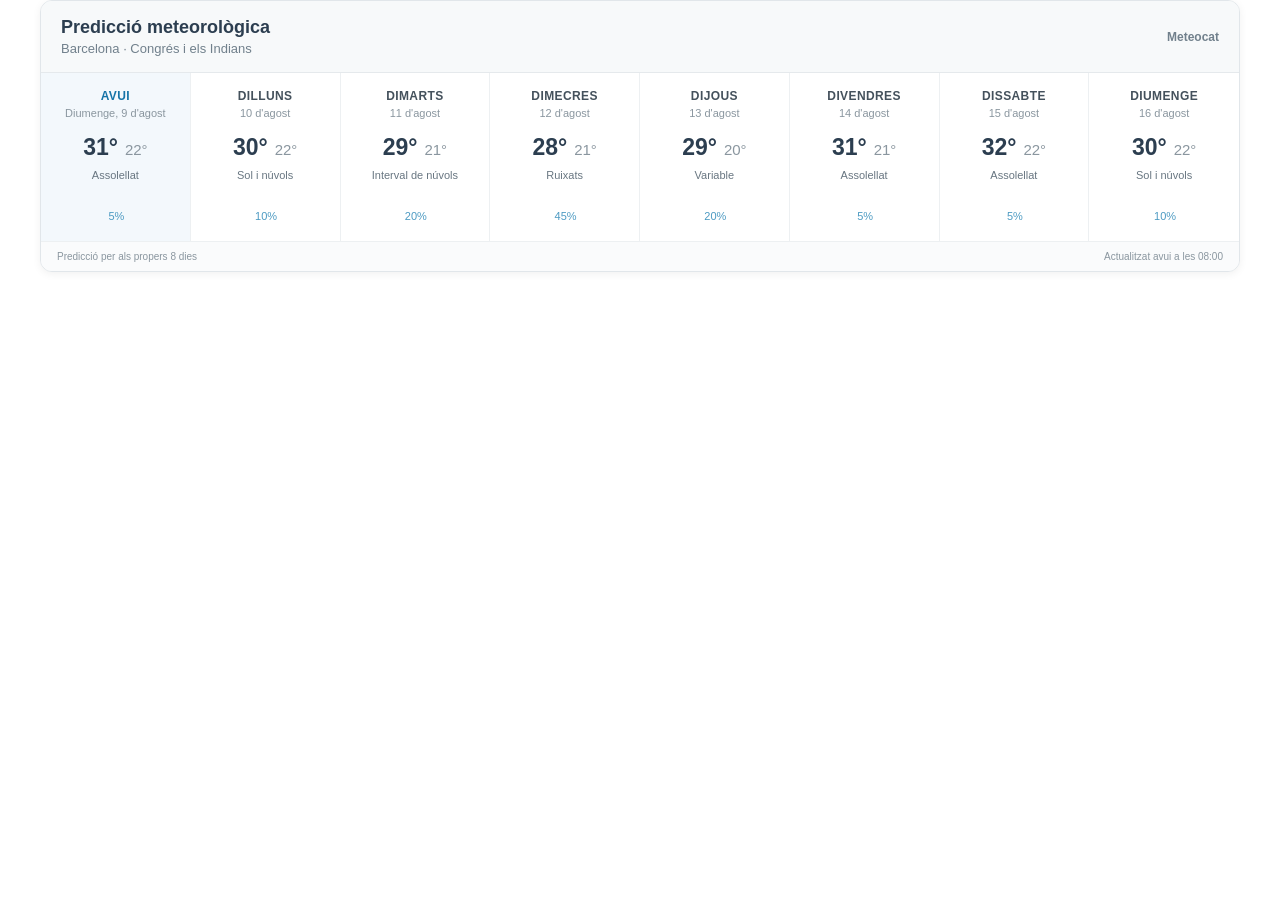
==== prototype/index.html @ 3755b908 "Refactor code structure for improved readability and maintainability" ====
<!DOCTYPE html>
<html lang="ca">
<head>
    <meta charset="UTF-8">
    <meta name="viewport" content="width=device-width, initial-scale=1.0">

    <title>Predicció meteorològica</title>

    <link rel="stylesheet" href="weather-icons/css/weather-icons.min.css">
    <link rel="stylesheet" href="meteocat.css">
</head>

<body>

<div class="weather-widget">

    <div class="widget-header">
        <div>
            <div class="widget-title">Predicció meteorològica</div>
            <div class="widget-location">Barcelona · Congrés i els Indians</div>
        </div>

        <div class="widget-source">
            Meteocat
        </div>
    </div>


    <div class="forecast">

        <!-- AVUI -->
        <article class="day-card today">

            <div class="day-name">AVUI</div>
            <div class="date">Diumenge, 9 d'agost</div>

            <div class="weather-icon"><i class="wi wi-day-sunny"></i></div>

            <div class="temperature">
                <span class="max">31°</span>
                <span class="min">22°</span>
            </div>

            <div class="description">
                Assolellat
            </div>

            <div class="rain">
                <i class="wi wi-raindrop"></i> 5%
            </div>

        </article>


        <!-- DILLUNS -->
        <article class="day-card">

            <div class="day-name">DILLUNS</div>
            <div class="date">10 d'agost</div>

            <div class="weather-icon"><i class="wi wi-day-cloudy"></i></div>

            <div class="temperature">
                <span class="max">30°</span>
                <span class="min">22°</span>
            </div>

            <div class="description">
                Sol i núvols
            </div>

            <div class="rain">
                <i class="wi wi-raindrop"></i> 10%
            </div>

        </article>


        <!-- DIMARTS -->
        <article class="day-card">

            <div class="day-name">DIMARTS</div>
            <div class="date">11 d'agost</div>

            <div class="weather-icon"><i class="wi wi-cloudy"></i></div>

            <div class="temperature">
                <span class="max">29°</span>
                <span class="min">21°</span>
            </div>

            <div class="description">
                Interval de núvols
            </div>

            <div class="rain">
                <i class="wi wi-raindrop"></i> 20%
            </div>

        </article>


        <!-- DIMECRES -->
        <article class="day-card">

            <div class="day-name">DIMECRES</div>
            <div class="date">12 d'agost</div>

            <div class="weather-icon"><i class="wi wi-day-showers"></i></div>

            <div class="temperature">
                <span class="max">28°</span>
                <span class="min">21°</span>
            </div>

            <div class="description">
                Ruixats
            </div>

            <div class="rain">
                <i class="wi wi-raindrop"></i> 45%
            </div>

        </article>


        <!-- DIJOUS -->
        <article class="day-card">

            <div class="day-name">DIJOUS</div>
            <div class="date">13 d'agost</div>

            <div class="weather-icon"><i class="wi wi-day-sunny-overcast"></i></div>

            <div class="temperature">
                <span class="max">29°</span>
                <span class="min">20°</span>
            </div>

            <div class="description">
                Variable
            </div>

            <div class="rain">
                <i class="wi wi-raindrop"></i> 20%
            </div>

        </article>


        <!-- DIVENDRES -->
        <article class="day-card">

            <div class="day-name">DIVENDRES</div>
            <div class="date">14 d'agost</div>

            <div class="weather-icon"><i class="wi wi-day-sunny"></i></div>

            <div class="temperature">
                <span class="max">31°</span>
                <span class="min">21°</span>
            </div>

            <div class="description">
                Assolellat
            </div>

            <div class="rain">
                <i class="wi wi-raindrop"></i> 5%
            </div>

        </article>


        <!-- DISSABTE -->
        <article class="day-card">

            <div class="day-name">DISSABTE</div>
            <div class="date">15 d'agost</div>

            <div class="weather-icon"><i class="wi wi-day-sunny"></i></div>

            <div class="temperature">
                <span class="max">32°</span>
                <span class="min">22°</span>
            </div>

            <div class="description">
                Assolellat
            </div>

            <div class="rain">
                <i class="wi wi-raindrop"></i> 5%
            </div>

        </article>


        <!-- DIUMENGE -->
        <article class="day-card">

            <div class="day-name">DIUMENGE</div>
            <div class="date">16 d'agost</div>

            <div class="weather-icon"><i class="wi wi-day-cloudy"></i></div>

            <div class="temperature">
                <span class="max">30°</span>
                <span class="min">22°</span>
            </div>

            <div class="description">
                Sol i núvols
            </div>

            <div class="rain">
                <i class="wi wi-raindrop"></i> 10%
            </div>

        </article>

    </div>


    <div class="widget-footer">
        <span>Predicció per als propers 8 dies</span>
        <span>Actualitzat avui a les 08:00</span>
    </div>

</div>

</body>
</html>
---- prototype/weather-icons/css/weather-icons.min.css ----
/*!
 *  Weather Icons 2.0.10
 *  Updated November 1, 2020
 *  Weather themed icons for Bootstrap
 *  Author - Erik Flowers - erik@helloerik.com
 *  Email: erik@helloerik.com
 *  Twitter: http://twitter.com/Erik_UX
 *  ------------------------------------------------------------------------------
 *  Maintained at http://erikflowers.github.io/weather-icons
 *
 *  License
 *  ------------------------------------------------------------------------------
 *  - Font licensed under SIL OFL 1.1 -
 *    http://scripts.sil.org/OFL
 *  - CSS, SCSS and LESS are licensed under MIT License -
 *    http://opensource.org/licenses/mit-license.html
 *  - Documentation licensed under CC BY 3.0 -
 *    http://creativecommons.org/licenses/by/3.0/
 *  - Inspired by and works great as a companion with Font Awesome
 *    "Font Awesome by Dave Gandy - http://fontawesome.io"
 */@font-face{font-family:'weathericons';src:url('../font/weathericons-regular-webfont.eot');src:url('../font/weathericons-regular-webfont.eot?#iefix') format('embedded-opentype'),url('../font/weathericons-regular-webfont.woff2') format('woff2'),url('../font/weathericons-regular-webfont.woff') format('woff'),url('../font/weathericons-regular-webfont.ttf') format('truetype'),url('../font/weathericons-regular-webfont.svg#weather_iconsregular') format('svg');font-weight:normal;font-style:normal}.wi{display:inline-block;font-family:'weathericons';font-style:normal;font-weight:normal;line-height:1;-webkit-font-smoothing:antialiased;-moz-osx-font-smoothing:grayscale}.wi-fw{text-align:center;width:1.4em}.wi-rotate-90{filter:progid:DXImageTransform.Microsoft.BasicImage(rotation=1);-webkit-transform:rotate(90deg);-ms-transform:rotate(90deg);transform:rotate(90deg)}.wi-rotate-180{filter:progid:DXImageTransform.Microsoft.BasicImage(rotation=2);-webkit-transform:rotate(180deg);-ms-transform:rotate(180deg);transform:rotate(180deg)}.wi-rotate-270{filter:progid:DXImageTransform.Microsoft.BasicImage(rotation=3);-webkit-transform:rotate(270deg);-ms-transform:rotate(270deg);transform:rotate(270deg)}.wi-flip-horizontal{filter:progid:DXImageTransform.Microsoft.BasicImage(rotation=0, mirror=1);-webkit-transform:scale(-1, 1);-ms-transform:scale(-1, 1);transform:scale(-1, 1)}.wi-flip-vertical{filter:progid:DXImageTransform.Microsoft.BasicImage(rotation=2, mirror=1);-webkit-transform:scale(1, -1);-ms-transform:scale(1, -1);transform:scale(1, -1)}.wi-day-sunny:before{content:"\f00d"}.wi-day-cloudy:before{content:"\f002"}.wi-day-cloudy-gusts:before{content:"\f000"}.wi-day-cloudy-windy:before{content:"\f001"}.wi-day-fog:before{content:"\f003"}.wi-day-hail:before{content:"\f004"}.wi-day-haze:before{content:"\f0b6"}.wi-day-lightning:before{content:"\f005"}.wi-day-rain:before{content:"\f008"}.wi-day-rain-mix:before{content:"\f006"}.wi-day-rain-wind:before{content:"\f007"}.wi-day-showers:before{content:"\f009"}.wi-day-sleet:before{content:"\f0b2"}.wi-day-sleet-storm:before{content:"\f068"}.wi-day-snow:before{content:"\f00a"}.wi-day-snow-thunderstorm:before{content:"\f06b"}.wi-day-snow-wind:before{content:"\f065"}.wi-day-sprinkle:before{content:"\f00b"}.wi-day-storm-showers:before{content:"\f00e"}.wi-day-sunny-overcast:before{content:"\f00c"}.wi-day-thunderstorm:before{content:"\f010"}.wi-day-windy:before{content:"\f085"}.wi-solar-eclipse:before{content:"\f06e"}.wi-hot:before{content:"\f072"}.wi-day-cloudy-high:before{content:"\f07d"}.wi-day-light-wind:before{content:"\f0c4"}.wi-night-clear:before{content:"\f02e"}.wi-night-alt-cloudy:before{content:"\f086"}.wi-night-alt-cloudy-gusts:before{content:"\f022"}.wi-night-alt-cloudy-windy:before{content:"\f023"}.wi-night-alt-hail:before{content:"\f024"}.wi-night-alt-lightning:before{content:"\f025"}.wi-night-alt-rain:before{content:"\f028"}.wi-night-alt-rain-mix:before{content:"\f026"}.wi-night-alt-rain-wind:before{content:"\f027"}.wi-night-alt-showers:before{content:"\f029"}.wi-night-alt-sleet:before{content:"\f0b4"}.wi-night-alt-sleet-storm:before{content:"\f06a"}.wi-night-alt-snow:before{content:"\f02a"}.wi-night-alt-snow-thunderstorm:before{content:"\f06d"}.wi-night-alt-snow-wind:before{content:"\f067"}.wi-night-alt-sprinkle:before{content:"\f02b"}.wi-night-alt-storm-showers:before{content:"\f02c"}.wi-night-alt-thunderstorm:before{content:"\f02d"}.wi-night-cloudy:before{content:"\f031"}.wi-night-cloudy-gusts:before{content:"\f02f"}.wi-night-cloudy-windy:before{content:"\f030"}.wi-night-fog:before{content:"\f04a"}.wi-night-hail:before{content:"\f032"}.wi-night-lightning:before{content:"\f033"}.wi-night-partly-cloudy:before{content:"\f083"}.wi-night-rain:before{content:"\f036"}.wi-night-rain-mix:before{content:"\f034"}.wi-night-rain-wind:before{content:"\f035"}.wi-night-showers:before{content:"\f037"}.wi-night-sleet:before{content:"\f0b3"}.wi-night-sleet-storm:before{content:"\f069"}.wi-night-snow:before{content:"\f038"}.wi-night-snow-thunderstorm:before{content:"\f06c"}.wi-night-snow-wind:before{content:"\f066"}.wi-night-sprinkle:before{content:"\f039"}.wi-night-storm-showers:before{content:"\f03a"}.wi-night-thunderstorm:before{content:"\f03b"}.wi-lunar-eclipse:before{content:"\f070"}.wi-stars:before{content:"\f077"}.wi-storm-showers:before{content:"\f01d"}.wi-thunderstorm:before{content:"\f01e"}.wi-night-alt-cloudy-high:before{content:"\f07e"}.wi-night-cloudy-high:before{content:"\f080"}.wi-night-alt-partly-cloudy:before{content:"\f081"}.wi-cloud:before{content:"\f041"}.wi-cloudy:before{content:"\f013"}.wi-cloudy-gusts:before{content:"\f011"}.wi-cloudy-windy:before{content:"\f012"}.wi-fog:before{content:"\f014"}.wi-hail:before{content:"\f015"}.wi-rain:before{content:"\f019"}.wi-rain-mix:before{content:"\f017"}.wi-rain-wind:before{content:"\f018"}.wi-showers:before{content:"\f01a"}.wi-sleet:before{content:"\f0b5"}.wi-snow:before{content:"\f01b"}.wi-sprinkle:before{content:"\f01c"}.wi-storm-showers:before{content:"\f01d"}.wi-thunderstorm:before{content:"\f01e"}.wi-snow-wind:before{content:"\f064"}.wi-snow:before{content:"\f01b"}.wi-smog:before{content:"\f074"}.wi-smoke:before{content:"\f062"}.wi-lightning:before{content:"\f016"}.wi-raindrops:before{content:"\f04e"}.wi-raindrop:before{content:"\f078"}.wi-dust:before{content:"\f063"}.wi-snowflake-cold:before{content:"\f076"}.wi-windy:before{content:"\f021"}.wi-strong-wind:before{content:"\f050"}.wi-sandstorm:before{content:"\f082"}.wi-earthquake:before{content:"\f0c6"}.wi-fire:before{content:"\f0c7"}.wi-flood:before{content:"\f07c"}.wi-meteor:before{content:"\f071"}.wi-tsunami:before{content:"\f0c5"}.wi-volcano:before{content:"\f0c8"}.wi-hurricane:before{content:"\f073"}.wi-tornado:before{content:"\f056"}.wi-small-craft-advisory:before{content:"\f0cc"}.wi-gale-warning:before{content:"\f0cd"}.wi-storm-warning:before{content:"\f0ce"}.wi-hurricane-warning:before{content:"\f0cf"}.wi-wind-direction:before{content:"\f0b1"}.wi-alien:before{content:"\f075"}.wi-celsius:before{content:"\f03c"}.wi-fahrenheit:before{content:"\f045"}.wi-degrees:before{content:"\f042"}.wi-thermometer:before{content:"\f055"}.wi-thermometer-exterior:before{content:"\f053"}.wi-thermometer-internal:before{content:"\f054"}.wi-cloud-down:before{content:"\f03d"}.wi-cloud-up:before{content:"\f040"}.wi-cloud-refresh:before{content:"\f03e"}.wi-horizon:before{content:"\f047"}.wi-horizon-alt:before{content:"\f046"}.wi-sunrise:before{content:"\f051"}.wi-sunset:before{content:"\f052"}.wi-moonrise:before{content:"\f0c9"}.wi-moonset:before{content:"\f0ca"}.wi-refresh:before{content:"\f04c"}.wi-refresh-alt:before{content:"\f04b"}.wi-umbrella:before{content:"\f084"}.wi-barometer:before{content:"\f079"}.wi-humidity:before{content:"\f07a"}.wi-na:before{content:"\f07b"}.wi-train:before{content:"\f0cb"}.wi-moon-new:before{content:"\f095"}.wi-moon-waxing-crescent-1:before{content:"\f096"}.wi-moon-waxing-crescent-2:before{content:"\f097"}.wi-moon-waxing-crescent-3:before{content:"\f098"}.wi-moon-waxing-crescent-4:before{content:"\f099"}.wi-moon-waxing-crescent-5:before{content:"\f09a"}.wi-moon-waxing-crescent-6:before{content:"\f09b"}.wi-moon-first-quarter:before{content:"\f09c"}.wi-moon-waxing-gibbous-1:before{content:"\f09d"}.wi-moon-waxing-gibbous-2:before{content:"\f09e"}.wi-moon-waxing-gibbous-3:before{content:"\f09f"}.wi-moon-waxing-gibbous-4:before{content:"\f0a0"}.wi-moon-waxing-gibbous-5:before{content:"\f0a1"}.wi-moon-waxing-gibbous-6:before{content:"\f0a2"}.wi-moon-full:before{content:"\f0a3"}.wi-moon-waning-gibbous-1:before{content:"\f0a4"}.wi-moon-waning-gibbous-2:before{content:"\f0a5"}.wi-moon-waning-gibbous-3:before{content:"\f0a6"}.wi-moon-waning-gibbous-4:before{content:"\f0a7"}.wi-moon-waning-gibbous-5:before{content:"\f0a8"}.wi-moon-waning-gibbous-6:before{content:"\f0a9"}.wi-moon-third-quarter:before{content:"\f0aa"}.wi-moon-waning-crescent-1:before{content:"\f0ab"}.wi-moon-waning-crescent-2:before{content:"\f0ac"}.wi-moon-waning-crescent-3:before{content:"\f0ad"}.wi-moon-waning-crescent-4:before{content:"\f0ae"}.wi-moon-waning-crescent-5:before{content:"\f0af"}.wi-moon-waning-crescent-6:before{content:"\f0b0"}.wi-moon-alt-new:before{content:"\f0eb"}.wi-moon-alt-waxing-crescent-1:before{content:"\f0d0"}.wi-moon-alt-waxing-crescent-2:before{content:"\f0d1"}.wi-moon-alt-waxing-crescent-3:before{content:"\f0d2"}.wi-moon-alt-waxing-crescent-4:before{content:"\f0d3"}.wi-moon-alt-waxing-crescent-5:before{content:"\f0d4"}.wi-moon-alt-waxing-crescent-6:before{content:"\f0d5"}.wi-moon-alt-first-quarter:before{content:"\f0d6"}.wi-moon-alt-waxing-gibbous-1:before{content:"\f0d7"}.wi-moon-alt-waxing-gibbous-2:before{content:"\f0d8"}.wi-moon-alt-waxing-gibbous-3:before{content:"\f0d9"}.wi-moon-alt-waxing-gibbous-4:before{content:"\f0da"}.wi-moon-alt-waxing-gibbous-5:before{content:"\f0db"}.wi-moon-alt-waxing-gibbous-6:before{content:"\f0dc"}.wi-moon-alt-full:before{content:"\f0dd"}.wi-moon-alt-waning-gibbous-1:before{content:"\f0de"}.wi-moon-alt-waning-gibbous-2:before{content:"\f0df"}.wi-moon-alt-waning-gibbous-3:before{content:"\f0e0"}.wi-moon-alt-waning-gibbous-4:before{content:"\f0e1"}.wi-moon-alt-waning-gibbous-5:before{content:"\f0e2"}.wi-moon-alt-waning-gibbous-6:before{content:"\f0e3"}.wi-moon-alt-third-quarter:before{content:"\f0e4"}.wi-moon-alt-waning-crescent-1:before{content:"\f0e5"}.wi-moon-alt-waning-crescent-2:before{content:"\f0e6"}.wi-moon-alt-waning-crescent-3:before{content:"\f0e7"}.wi-moon-alt-waning-crescent-4:before{content:"\f0e8"}.wi-moon-alt-waning-crescent-5:before{content:"\f0e9"}.wi-moon-alt-waning-crescent-6:before{content:"\f0ea"}.wi-moon-0:before{content:"\f095"}.wi-moon-1:before{content:"\f096"}.wi-moon-2:before{content:"\f097"}.wi-moon-3:before{content:"\f098"}.wi-moon-4:before{content:"\f099"}.wi-moon-5:before{content:"\f09a"}.wi-moon-6:before{content:"\f09b"}.wi-moon-7:before{content:"\f09c"}.wi-moon-8:before{content:"\f09d"}.wi-moon-9:before{content:"\f09e"}.wi-moon-10:before{content:"\f09f"}.wi-moon-11:before{content:"\f0a0"}.wi-moon-12:before{content:"\f0a1"}.wi-moon-13:before{content:"\f0a2"}.wi-moon-14:before{content:"\f0a3"}.wi-moon-15:before{content:"\f0a4"}.wi-moon-16:before{content:"\f0a5"}.wi-moon-17:before{content:"\f0a6"}.wi-moon-18:before{content:"\f0a7"}.wi-moon-19:before{content:"\f0a8"}.wi-moon-20:before{content:"\f0a9"}.wi-moon-21:before{content:"\f0aa"}.wi-moon-22:before{content:"\f0ab"}.wi-moon-23:before{content:"\f0ac"}.wi-moon-24:before{content:"\f0ad"}.wi-moon-25:before{content:"\f0ae"}.wi-moon-26:before{content:"\f0af"}.wi-moon-27:before{content:"\f0b0"}.wi-time-1:before{content:"\f08a"}.wi-time-2:before{content:"\f08b"}.wi-time-3:before{content:"\f08c"}.wi-time-4:before{content:"\f08d"}.wi-time-5:before{content:"\f08e"}.wi-time-6:before{content:"\f08f"}.wi-time-7:before{content:"\f090"}.wi-time-8:before{content:"\f091"}.wi-time-9:before{content:"\f092"}.wi-time-10:before{content:"\f093"}.wi-time-11:before{content:"\f094"}.wi-time-12:before{content:"\f089"}.wi-direction-up:before{content:"\f058"}.wi-direction-up-right:before{content:"\f057"}.wi-direction-right:before{content:"\f04d"}.wi-direction-down-right:before{content:"\f088"}.wi-direction-down:before{content:"\f044"}.wi-direction-down-left:before{content:"\f043"}.wi-direction-left:before{content:"\f048"}.wi-direction-up-left:before{content:"\f087"}.wi-wind-beaufort-0:before{content:"\f0b7"}.wi-wind-beaufort-1:before{content:"\f0b8"}.wi-wind-beaufort-2:before{content:"\f0b9"}.wi-wind-beaufort-3:before{content:"\f0ba"}.wi-wind-beaufort-4:before{content:"\f0bb"}.wi-wind-beaufort-5:before{content:"\f0bc"}.wi-wind-beaufort-6:before{content:"\f0bd"}.wi-wind-beaufort-7:before{content:"\f0be"}.wi-wind-beaufort-8:before{content:"\f0bf"}.wi-wind-beaufort-9:before{content:"\f0c0"}.wi-wind-beaufort-10:before{content:"\f0c1"}.wi-wind-beaufort-11:before{content:"\f0c2"}.wi-wind-beaufort-12:before{content:"\f0c3"}.wi-yahoo-0:before{content:"\f056"}.wi-yahoo-1:before{content:"\f00e"}.wi-yahoo-2:before{content:"\f073"}.wi-yahoo-3:before{content:"\f01e"}.wi-yahoo-4:before{content:"\f01e"}.wi-yahoo-5:before{content:"\f017"}.wi-yahoo-6:before{content:"\f017"}.wi-yahoo-7:before{content:"\f017"}.wi-yahoo-8:before{content:"\f015"}.wi-yahoo-9:before{content:"\f01a"}.wi-yahoo-10:before{content:"\f015"}.wi-yahoo-11:before{content:"\f01a"}.wi-yahoo-12:before{content:"\f01a"}.wi-yahoo-13:before{content:"\f01b"}.wi-yahoo-14:before{content:"\f00a"}.wi-yahoo-15:before{content:"\f064"}.wi-yahoo-16:before{content:"\f01b"}.wi-yahoo-17:before{content:"\f015"}.wi-yahoo-18:before{content:"\f017"}.wi-yahoo-19:before{content:"\f063"}.wi-yahoo-20:before{content:"\f014"}.wi-yahoo-21:before{content:"\f021"}.wi-yahoo-22:before{content:"\f062"}.wi-yahoo-23:before{content:"\f050"}.wi-yahoo-24:before{content:"\f050"}.wi-yahoo-25:before{content:"\f076"}.wi-yahoo-26:before{content:"\f013"}.wi-yahoo-27:before{content:"\f031"}.wi-yahoo-28:before{content:"\f002"}.wi-yahoo-29:before{content:"\f031"}.wi-yahoo-30:before{content:"\f002"}.wi-yahoo-31:before{content:"\f02e"}.wi-yahoo-32:before{content:"\f00d"}.wi-yahoo-33:before{content:"\f083"}.wi-yahoo-34:before{content:"\f00c"}.wi-yahoo-35:before{content:"\f017"}.wi-yahoo-36:before{content:"\f072"}.wi-yahoo-37:before{content:"\f00e"}.wi-yahoo-38:before{content:"\f00e"}.wi-yahoo-39:before{content:"\f00e"}.wi-yahoo-40:before{content:"\f01a"}.wi-yahoo-41:before{content:"\f064"}.wi-yahoo-42:before{content:"\f01b"}.wi-yahoo-43:before{content:"\f064"}.wi-yahoo-44:before{content:"\f00c"}.wi-yahoo-45:before{content:"\f00e"}.wi-yahoo-46:before{content:"\f01b"}.wi-yahoo-47:before{content:"\f00e"}.wi-yahoo-3200:before{content:"\f077"}.wi-forecast-io-clear-day:before{content:"\f00d"}.wi-forecast-io-clear-night:before{content:"\f02e"}.wi-forecast-io-rain:before{content:"\f019"}.wi-forecast-io-snow:before{content:"\f01b"}.wi-forecast-io-sleet:before{content:"\f0b5"}.wi-forecast-io-wind:before{content:"\f050"}.wi-forecast-io-fog:before{content:"\f014"}.wi-forecast-io-cloudy:before{content:"\f013"}.wi-forecast-io-partly-cloudy-day:before{content:"\f002"}.wi-forecast-io-partly-cloudy-night:before{content:"\f031"}.wi-forecast-io-hail:before{content:"\f015"}.wi-forecast-io-thunderstorm:before{content:"\f01e"}.wi-forecast-io-tornado:before{content:"\f056"}.wi-wmo4680-0:before,.wi-wmo4680-00:before{content:"\f055"}.wi-wmo4680-1:before,.wi-wmo4680-01:before{content:"\f013"}.wi-wmo4680-2:before,.wi-wmo4680-02:before{content:"\f055"}.wi-wmo4680-3:before,.wi-wmo4680-03:before{content:"\f013"}.wi-wmo4680-4:before,.wi-wmo4680-04:before{content:"\f014"}.wi-wmo4680-5:before,.wi-wmo4680-05:before{content:"\f014"}.wi-wmo4680-10:before{content:"\f014"}.wi-wmo4680-11:before{content:"\f014"}.wi-wmo4680-12:before{content:"\f016"}.wi-wmo4680-18:before{content:"\f050"}.wi-wmo4680-20:before{content:"\f014"}.wi-wmo4680-21:before{content:"\f017"}.wi-wmo4680-22:before{content:"\f017"}.wi-wmo4680-23:before{content:"\f019"}.wi-wmo4680-24:before{content:"\f01b"}.wi-wmo4680-25:before{content:"\f015"}.wi-wmo4680-26:before{content:"\f01e"}.wi-wmo4680-27:before{content:"\f063"}.wi-wmo4680-28:before{content:"\f063"}.wi-wmo4680-29:before{content:"\f063"}.wi-wmo4680-30:before{content:"\f014"}.wi-wmo4680-31:before{content:"\f014"}.wi-wmo4680-32:before{content:"\f014"}.wi-wmo4680-33:before{content:"\f014"}.wi-wmo4680-34:before{content:"\f014"}.wi-wmo4680-35:before{content:"\f014"}.wi-wmo4680-40:before{content:"\f017"}.wi-wmo4680-41:before{content:"\f01c"}.wi-wmo4680-42:before{content:"\f019"}.wi-wmo4680-43:before{content:"\f01c"}.wi-wmo4680-44:before{content:"\f019"}.wi-wmo4680-45:before{content:"\f015"}.wi-wmo4680-46:before{content:"\f015"}.wi-wmo4680-47:before{content:"\f01b"}.wi-wmo4680-48:before{content:"\f01b"}.wi-wmo4680-50:before{content:"\f01c"}.wi-wmo4680-51:before{content:"\f01c"}.wi-wmo4680-52:before{content:"\f019"}.wi-wmo4680-53:before{content:"\f019"}.wi-wmo4680-54:before{content:"\f076"}.wi-wmo4680-55:before{content:"\f076"}.wi-wmo4680-56:before{content:"\f076"}.wi-wmo4680-57:before{content:"\f01c"}.wi-wmo4680-58:before{content:"\f019"}.wi-wmo4680-60:before{content:"\f01c"}.wi-wmo4680-61:before{content:"\f01c"}.wi-wmo4680-62:before{content:"\f019"}.wi-wmo4680-63:before{content:"\f019"}.wi-wmo4680-64:before{content:"\f015"}.wi-wmo4680-65:before{content:"\f015"}.wi-wmo4680-66:before{content:"\f015"}.wi-wmo4680-67:before{content:"\f017"}.wi-wmo4680-68:before{content:"\f017"}.wi-wmo4680-70:before{content:"\f01b"}.wi-wmo4680-71:before{content:"\f01b"}.wi-wmo4680-72:before{content:"\f01b"}.wi-wmo4680-73:before{content:"\f01b"}.wi-wmo4680-74:before{content:"\f076"}.wi-wmo4680-75:before{content:"\f076"}.wi-wmo4680-76:before{content:"\f076"}.wi-wmo4680-77:before{content:"\f01b"}.wi-wmo4680-78:before{content:"\f076"}.wi-wmo4680-80:before{content:"\f019"}.wi-wmo4680-81:before{content:"\f01c"}.wi-wmo4680-82:before{content:"\f019"}.wi-wmo4680-83:before{content:"\f019"}.wi-wmo4680-84:before{content:"\f01d"}.wi-wmo4680-85:before{content:"\f017"}.wi-wmo4680-86:before{content:"\f017"}.wi-wmo4680-87:before{content:"\f017"}.wi-wmo4680-89:before{content:"\f015"}.wi-wmo4680-90:before{content:"\f016"}.wi-wmo4680-91:before{content:"\f01d"}.wi-wmo4680-92:before{content:"\f01e"}.wi-wmo4680-93:before{content:"\f01e"}.wi-wmo4680-94:before{content:"\f016"}.wi-wmo4680-95:before{content:"\f01e"}.wi-wmo4680-96:before{content:"\f01e"}.wi-wmo4680-99:before{content:"\f056"}.wi-owm-200:before{content:"\f01e"}.wi-owm-201:before{content:"\f01e"}.wi-owm-202:before{content:"\f01e"}.wi-owm-210:before{content:"\f016"}.wi-owm-211:before{content:"\f016"}.wi-owm-212:before{content:"\f016"}.wi-owm-221:before{content:"\f016"}.wi-owm-230:before{content:"\f01e"}.wi-owm-231:before{content:"\f01e"}.wi-owm-232:before{content:"\f01e"}.wi-owm-300:before{content:"\f01c"}.wi-owm-301:before{content:"\f01c"}.wi-owm-302:before{content:"\f019"}.wi-owm-310:before{content:"\f017"}.wi-owm-311:before{content:"\f019"}.wi-owm-312:before{content:"\f019"}.wi-owm-313:before{content:"\f01a"}.wi-owm-314:before{content:"\f019"}.wi-owm-321:before{content:"\f01c"}.wi-owm-500:before{content:"\f01c"}.wi-owm-501:before{content:"\f019"}.wi-owm-502:before{content:"\f019"}.wi-owm-503:before{content:"\f019"}.wi-owm-504:before{content:"\f019"}.wi-owm-511:before{content:"\f017"}.wi-owm-520:before{content:"\f01a"}.wi-owm-521:before{content:"\f01a"}.wi-owm-522:before{content:"\f01a"}.wi-owm-531:before{content:"\f01d"}.wi-owm-600:before{content:"\f01b"}.wi-owm-601:before{content:"\f01b"}.wi-owm-602:before{content:"\f0b5"}.wi-owm-611:before{content:"\f017"}.wi-owm-612:before{content:"\f017"}.wi-owm-615:before{content:"\f017"}.wi-owm-616:before{content:"\f017"}.wi-owm-620:before{content:"\f017"}.wi-owm-621:before{content:"\f01b"}.wi-owm-622:before{content:"\f01b"}.wi-owm-701:before{content:"\f014"}.wi-owm-711:before{content:"\f062"}.wi-owm-721:before{content:"\f0b6"}.wi-owm-731:before{content:"\f063"}.wi-owm-741:before{content:"\f014"}.wi-owm-761:before{content:"\f063"}.wi-owm-762:before{content:"\f063"}.wi-owm-771:before{content:"\f011"}.wi-owm-781:before{content:"\f056"}.wi-owm-800:before{content:"\f00d"}.wi-owm-801:before{content:"\f041"}.wi-owm-802:before{content:"\f041"}.wi-owm-803:before{content:"\f013"}.wi-owm-804:before{content:"\f013"}.wi-owm-900:before{content:"\f056"}.wi-owm-901:before{content:"\f01d"}.wi-owm-902:before{content:"\f073"}.wi-owm-903:before{content:"\f076"}.wi-owm-904:before{content:"\f072"}.wi-owm-905:before{content:"\f021"}.wi-owm-906:before{content:"\f015"}.wi-owm-957:before{content:"\f050"}.wi-owm-day-200:before{content:"\f010"}.wi-owm-day-201:before{content:"\f010"}.wi-owm-day-202:before{content:"\f010"}.wi-owm-day-210:before{content:"\f005"}.wi-owm-day-211:before{content:"\f005"}.wi-owm-day-212:before{content:"\f005"}.wi-owm-day-221:before{content:"\f005"}.wi-owm-day-230:before{content:"\f010"}.wi-owm-day-231:before{content:"\f010"}.wi-owm-day-232:before{content:"\f010"}.wi-owm-day-300:before{content:"\f00b"}.wi-owm-day-301:before{content:"\f00b"}.wi-owm-day-302:before{content:"\f008"}.wi-owm-day-310:before{content:"\f008"}.wi-owm-day-311:before{content:"\f008"}.wi-owm-day-312:before{content:"\f008"}.wi-owm-day-313:before{content:"\f008"}.wi-owm-day-314:before{content:"\f008"}.wi-owm-day-321:before{content:"\f00b"}.wi-owm-day-500:before{content:"\f00b"}.wi-owm-day-501:before{content:"\f008"}.wi-owm-day-502:before{content:"\f008"}.wi-owm-day-503:before{content:"\f008"}.wi-owm-day-504:before{content:"\f008"}.wi-owm-day-511:before{content:"\f006"}.wi-owm-day-520:before{content:"\f009"}.wi-owm-day-521:before{content:"\f009"}.wi-owm-day-522:before{content:"\f009"}.wi-owm-day-531:before{content:"\f00e"}.wi-owm-day-600:before{content:"\f00a"}.wi-owm-day-601:before{content:"\f0b2"}.wi-owm-day-602:before{content:"\f00a"}.wi-owm-day-611:before{content:"\f006"}.wi-owm-day-612:before{content:"\f006"}.wi-owm-day-615:before{content:"\f006"}.wi-owm-day-616:before{content:"\f006"}.wi-owm-day-620:before{content:"\f006"}.wi-owm-day-621:before{content:"\f00a"}.wi-owm-day-622:before{content:"\f00a"}.wi-owm-day-701:before{content:"\f003"}.wi-owm-day-711:before{content:"\f062"}.wi-owm-day-721:before{content:"\f0b6"}.wi-owm-day-731:before{content:"\f063"}.wi-owm-day-741:before{content:"\f003"}.wi-owm-day-761:before{content:"\f063"}.wi-owm-day-762:before{content:"\f063"}.wi-owm-day-781:before{content:"\f056"}.wi-owm-day-800:before{content:"\f00d"}.wi-owm-day-801:before{content:"\f002"}.wi-owm-day-802:before{content:"\f002"}.wi-owm-day-803:before{content:"\f013"}.wi-owm-day-804:before{content:"\f013"}.wi-owm-day-900:before{content:"\f056"}.wi-owm-day-902:before{content:"\f073"}.wi-owm-day-903:before{content:"\f076"}.wi-owm-day-904:before{content:"\f072"}.wi-owm-day-906:before{content:"\f004"}.wi-owm-day-957:before{content:"\f050"}.wi-owm-night-200:before{content:"\f02d"}.wi-owm-night-201:before{content:"\f02d"}.wi-owm-night-202:before{content:"\f02d"}.wi-owm-night-210:before{content:"\f025"}.wi-owm-night-211:before{content:"\f025"}.wi-owm-night-212:before{content:"\f025"}.wi-owm-night-221:before{content:"\f025"}.wi-owm-night-230:before{content:"\f02d"}.wi-owm-night-231:before{content:"\f02d"}.wi-owm-night-232:before{content:"\f02d"}.wi-owm-night-300:before{content:"\f02b"}.wi-owm-night-301:before{content:"\f02b"}.wi-owm-night-302:before{content:"\f028"}.wi-owm-night-310:before{content:"\f028"}.wi-owm-night-311:before{content:"\f028"}.wi-owm-night-312:before{content:"\f028"}.wi-owm-night-313:before{content:"\f028"}.wi-owm-night-314:before{content:"\f028"}.wi-owm-night-321:before{content:"\f02b"}.wi-owm-night-500:before{content:"\f02b"}.wi-owm-night-501:before{content:"\f028"}.wi-owm-night-502:before{content:"\f028"}.wi-owm-night-503:before{content:"\f028"}.wi-owm-night-504:before{content:"\f028"}.wi-owm-night-511:before{content:"\f026"}.wi-owm-night-520:before{content:"\f029"}.wi-owm-night-521:before{content:"\f029"}.wi-owm-night-522:before{content:"\f029"}.wi-owm-night-531:before{content:"\f02c"}.wi-owm-night-600:before{content:"\f02a"}.wi-owm-night-601:before{content:"\f0b4"}.wi-owm-night-602:before{content:"\f02a"}.wi-owm-night-611:before{content:"\f026"}.wi-owm-night-612:before{content:"\f026"}.wi-owm-night-615:before{content:"\f026"}.wi-owm-night-616:before{content:"\f026"}.wi-owm-night-620:before{content:"\f026"}.wi-owm-night-621:before{content:"\f02a"}.wi-owm-night-622:before{content:"\f02a"}.wi-owm-night-701:before{content:"\f04a"}.wi-owm-night-711:before{content:"\f062"}.wi-owm-night-721:before{content:"\f0b6"}.wi-owm-night-731:before{content:"\f063"}.wi-owm-night-741:before{content:"\f04a"}.wi-owm-night-761:before{content:"\f063"}.wi-owm-night-762:before{content:"\f063"}.wi-owm-night-781:before{content:"\f056"}.wi-owm-night-800:before{content:"\f02e"}.wi-owm-night-801:before{content:"\f081"}.wi-owm-night-802:before{content:"\f086"}.wi-owm-night-803:before{content:"\f013"}.wi-owm-night-804:before{content:"\f013"}.wi-owm-night-900:before{content:"\f056"}.wi-owm-night-902:before{content:"\f073"}.wi-owm-night-903:before{content:"\f076"}.wi-owm-night-904:before{content:"\f072"}.wi-owm-night-906:before{content:"\f024"}.wi-owm-night-957:before{content:"\f050"}.wi-wu-chanceflurries:before{content:"\f064"}.wi-wu-chancerain:before{content:"\f019"}.wi-wu-chancesleat:before{content:"\f0b5"}.wi-wu-chancesnow:before{content:"\f01b"}.wi-wu-chancetstorms:before{content:"\f01e"}.wi-wu-clear:before{content:"\f00d"}.wi-wu-cloudy:before{content:"\f002"}.wi-wu-flurries:before{content:"\f064"}.wi-wu-hazy:before{content:"\f0b6"}.wi-wu-mostlycloudy:before{content:"\f002"}.wi-wu-mostlysunny:before{content:"\f00d"}.wi-wu-partlycloudy:before{content:"\f002"}.wi-wu-partlysunny:before{content:"\f00d"}.wi-wu-rain:before{content:"\f01a"}.wi-wu-sleat:before{content:"\f0b5"}.wi-wu-snow:before{content:"\f01b"}.wi-wu-sunny:before{content:"\f00d"}.wi-wu-tstorms:before{content:"\f01e"}.wi-wu-unknown:before{content:"\f00d"}/*# sourceMappingURL=weather-icons.min.css.map */
---- prototype/meteocat.css ----
* {
    box-sizing: border-box;
}

html,
body {
    margin: 0;
    padding: 0;
}

body {
    font-family:
        "Open Sans",
        Arial,
        Helvetica,
        sans-serif;

    background: transparent;
    color: #2c3e50;
}


.weather-widget {
    width: 100%;
    max-width: 1200px;
    margin: 0 auto;

    background: #ffffff;

    border: 1px solid #e1e6ea;
    border-radius: 12px;

    overflow: hidden;

    box-shadow:
        0 2px 8px rgba(0, 0, 0, 0.06);
}


/* CAPÇALERA */

.widget-header {
    display: flex;
    align-items: center;
    justify-content: space-between;

    padding: 16px 20px;

    background: #f7f9fa;

    border-bottom: 1px solid #e5e9ec;
}

.widget-title {
    font-size: 18px;
    font-weight: 700;
}

.widget-location {
    margin-top: 3px;

    font-size: 13px;
    color: #71808c;
}

.widget-source {
    font-size: 12px;
    font-weight: 600;

    color: #71808c;
}


/* PREVISIONS */

.forecast {
    display: grid;

    grid-template-columns:
        repeat(8, minmax(0, 1fr));

    width: 100%;
}


.day-card {
    min-width: 0;

    padding: 16px 8px 18px;

    text-align: center;

    border-right: 1px solid #edf0f2;

    transition:
        background 0.2s ease,
        transform 0.2s ease;
}

.day-card:last-child {
    border-right: 0;
}

.day-card:hover {
    background: #f8fafb;
}


/* AVUI */

.day-card.today {
    background: #f3f8fc;
}

.day-card.today .day-name {
    color: #1674a8;
}


/* DIA */

.day-name {
    font-size: 12px;
    font-weight: 700;

    letter-spacing: 0.4px;

    color: #44515c;
}

.date {
    margin-top: 4px;

    font-size: 11px;

    color: #8a969f;

    white-space: nowrap;
}


/* ICONA */

.weather-icon {
    margin: 15px 0 12px;

    font-size: 38px;

    line-height: 1;
}

.weather-icon .wi {
    /* Base color in case we add more */
    transition: color 0.2s ease;
}

.weather-icon .wi-day-sunny {
    color: #ffb300;
}

.weather-icon .wi-day-cloudy {
    color: #71808c;
}

.weather-icon .wi-cloudy {
    color: #71808c;
}

.weather-icon .wi-day-showers {
    color: #4c9ac2;
}

.weather-icon .wi-day-sunny-overcast {
    color: #71808c;
}


/* TEMPERATURE */

.temperature {
    display: flex;
    align-items: baseline;
    justify-content: center;

    gap: 7px;
}

.max {
    font-size: 23px;
    font-weight: 700;

    color: #2c3e50;
}

.min {
    font-size: 15px;

    color: #8a969f;
}


/* DESCRIPCIÓ */

.description {
    min-height: 32px;

    margin-top: 7px;

    font-size: 11px;

    line-height: 1.4;

    color: #687681;
}


/* PLUJA */

.rain {
    margin-top: 9px;

    font-size: 11px;

    color: #4c9ac2;
}

.rain span {
    font-size: 10px;
}

.rain .wi {
    font-size: 12px;
    margin-right: 2px;
}


/* PEU */

.widget-footer {
    display: flex;
    justify-content: space-between;

    padding: 9px 16px;

    font-size: 10px;

    color: #8a969f;

    background: #fafbfc;

    border-top: 1px solid #edf0f2;
}


/* TABLET */

@media (max-width: 900px) {

    .forecast {
        grid-template-columns:
            repeat(4, minmax(0, 1fr));
    }

    .day-card:nth-child(4) {
        border-right: 0;
    }

    .day-card:nth-child(-n+4) {
        border-bottom: 1px solid #edf0f2;
    }

    .day-card:nth-child(5) {
        border-right: 1px solid #edf0f2;
    }

}


/* MÒBIL */

@media (max-width: 600px) {

    .widget-header {
        padding: 13px 15px;
    }

    .widget-title {
        font-size: 16px;
    }

    .widget-location {
        font-size: 11px;
    }

    .widget-source {
        display: none;
    }

    .forecast {
        display: flex;

        overflow-x: auto;

        scroll-snap-type: x mandatory;

        scrollbar-width: thin;
    }

    .day-card {
        flex: 0 0 125px;

        scroll-snap-align: start;

        border-right: 1px solid #edf0f2 !important;
        border-bottom: 0 !important;
    }

    .weather-icon {
        font-size: 34px;
    }

    .widget-footer {
        gap: 10px;

        flex-direction: column;
    }
}
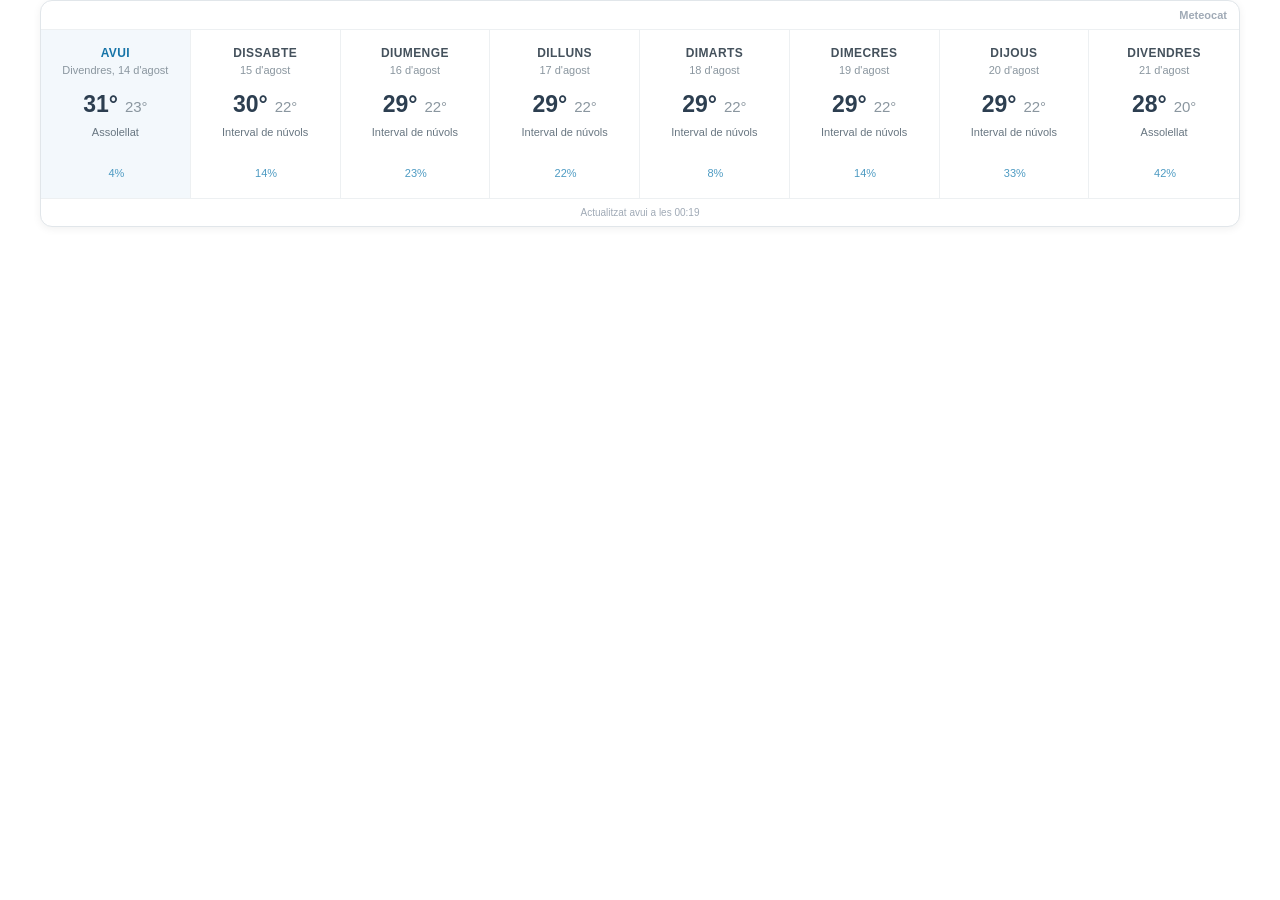
==== commit cfa4fce8: "Add detailed README, implement weather fetching script, and update widget design" ====
--- a/prototype/index.html
+++ b/prototype/index.html
@@ -15,219 +15,73 @@
 <div class="weather-widget">
 
     <div class="widget-header">
-        <div>
-            <div class="widget-title">Predicció meteorològica</div>
-            <div class="widget-location">Barcelona · Congrés i els Indians</div>
-        </div>
-
         <div class="widget-source">
             Meteocat
         </div>
     </div>
 
 
-    <div class="forecast">
-
-        <!-- AVUI -->
-        <article class="day-card today">
-
-            <div class="day-name">AVUI</div>
-            <div class="date">Diumenge, 9 d'agost</div>
-
-            <div class="weather-icon"><i class="wi wi-day-sunny"></i></div>
-
-            <div class="temperature">
-                <span class="max">31°</span>
-                <span class="min">22°</span>
-            </div>
-
-            <div class="description">
-                Assolellat
-            </div>
-
-            <div class="rain">
-                <i class="wi wi-raindrop"></i> 5%
-            </div>
-
-        </article>
-
-
-        <!-- DILLUNS -->
-        <article class="day-card">
-
-            <div class="day-name">DILLUNS</div>
-            <div class="date">10 d'agost</div>
-
-            <div class="weather-icon"><i class="wi wi-day-cloudy"></i></div>
-
-            <div class="temperature">
-                <span class="max">30°</span>
-                <span class="min">22°</span>
-            </div>
-
-            <div class="description">
-                Sol i núvols
-            </div>
-
-            <div class="rain">
-                <i class="wi wi-raindrop"></i> 10%
-            </div>
-
-        </article>
-
-
-        <!-- DIMARTS -->
-        <article class="day-card">
-
-            <div class="day-name">DIMARTS</div>
-            <div class="date">11 d'agost</div>
-
-            <div class="weather-icon"><i class="wi wi-cloudy"></i></div>
-
-            <div class="temperature">
-                <span class="max">29°</span>
-                <span class="min">21°</span>
-            </div>
-
-            <div class="description">
-                Interval de núvols
-            </div>
-
-            <div class="rain">
-                <i class="wi wi-raindrop"></i> 20%
-            </div>
-
-        </article>
-
-
-        <!-- DIMECRES -->
-        <article class="day-card">
-
-            <div class="day-name">DIMECRES</div>
-            <div class="date">12 d'agost</div>
-
-            <div class="weather-icon"><i class="wi wi-day-showers"></i></div>
-
-            <div class="temperature">
-                <span class="max">28°</span>
-                <span class="min">21°</span>
-            </div>
-
-            <div class="description">
-                Ruixats
-            </div>
-
-            <div class="rain">
-                <i class="wi wi-raindrop"></i> 45%
-            </div>
-
-        </article>
-
-
-        <!-- DIJOUS -->
-        <article class="day-card">
-
-            <div class="day-name">DIJOUS</div>
-            <div class="date">13 d'agost</div>
-
-            <div class="weather-icon"><i class="wi wi-day-sunny-overcast"></i></div>
-
-            <div class="temperature">
-                <span class="max">29°</span>
-                <span class="min">20°</span>
-            </div>
-
-            <div class="description">
-                Variable
-            </div>
-
-            <div class="rain">
-                <i class="wi wi-raindrop"></i> 20%
-            </div>
-
-        </article>
-
-
-        <!-- DIVENDRES -->
-        <article class="day-card">
-
-            <div class="day-name">DIVENDRES</div>
-            <div class="date">14 d'agost</div>
-
-            <div class="weather-icon"><i class="wi wi-day-sunny"></i></div>
-
-            <div class="temperature">
-                <span class="max">31°</span>
-                <span class="min">21°</span>
-            </div>
-
-            <div class="description">
-                Assolellat
-            </div>
-
-            <div class="rain">
-                <i class="wi wi-raindrop"></i> 5%
-            </div>
-
-        </article>
-
-
-        <!-- DISSABTE -->
-        <article class="day-card">
-
-            <div class="day-name">DISSABTE</div>
-            <div class="date">15 d'agost</div>
-
-            <div class="weather-icon"><i class="wi wi-day-sunny"></i></div>
-
-            <div class="temperature">
-                <span class="max">32°</span>
-                <span class="min">22°</span>
-            </div>
-
-            <div class="description">
-                Assolellat
-            </div>
-
-            <div class="rain">
-                <i class="wi wi-raindrop"></i> 5%
-            </div>
-
-        </article>
-
-
-        <!-- DIUMENGE -->
-        <article class="day-card">
-
-            <div class="day-name">DIUMENGE</div>
-            <div class="date">16 d'agost</div>
-
-            <div class="weather-icon"><i class="wi wi-day-cloudy"></i></div>
-
-            <div class="temperature">
-                <span class="max">30°</span>
-                <span class="min">22°</span>
-            </div>
-
-            <div class="description">
-                Sol i núvols
-            </div>
-
-            <div class="rain">
-                <i class="wi wi-raindrop"></i> 10%
-            </div>
-
-        </article>
-
+    <div class="forecast" id="forecast-container">
+        <!-- El contingut es carregarà dinàmicament des de forecast.json -->
     </div>
 
 
     <div class="widget-footer">
-        <span>Predicció per als propers 8 dies</span>
-        <span>Actualitzat avui a les 08:00</span>
+        <span id="updated-at">Actualitzat avui a les 08:00</span>
     </div>
 
 </div>
 
+<script>
+    document.addEventListener("DOMContentLoaded", () => {
+        const forecastContainer = document.getElementById("forecast-container");
+        const locationElement = document.getElementById("widget-location");
+        const updatedAtElement = document.getElementById("updated-at");
+
+        fetch("forecast.json")
+            .then(response => {
+                if (!response.ok) throw new Error("No s'ha pogut carregar la predicció.");
+                return response.json();
+            })
+            .then(data => {
+                if (data.location && locationElement) {
+                    locationElement.textContent = data.location;
+                }
+                if (data.updatedAt && updatedAtElement) {
+                    updatedAtElement.textContent = data.updatedAt;
+                }
+                
+                if (data.forecast && forecastContainer) {
+                    forecastContainer.innerHTML = data.forecast.map(item => `
+                        <article class="day-card${item.dayName === 'AVUI' ? ' today' : ''}">
+                            <div class="day-name">${item.dayName}</div>
+                            <div class="date">${item.date}</div>
+                            <div class="weather-icon"><i class="wi ${item.iconClass}"></i></div>
+                            <div class="temperature">
+                                <span class="max">${item.maxTemp}°</span>
+                                <span class="min">${item.minTemp}°</span>
+                            </div>
+                            <div class="description">${item.description}</div>
+                            <div class="rain">
+                                <i class="wi wi-raindrop"></i> ${item.rainPercent}%
+                            </div>
+                        </article>
+                    `).join("");
+                }
+            })
+            .catch(error => {
+                console.error(error);
+                if (forecastContainer) {
+                    forecastContainer.innerHTML = `
+                        <div style="grid-column: 1 / -1; padding: 40px; text-align: center; color: #71808c; font-size: 14px; width: 100%;">
+                            <i class="wi wi-rain-mix" style="font-size: 32px; display: block; margin-bottom: 10px; color: #e74c3c;"></i>
+                            No s'ha pogut carregar la previsió meteorològica en aquest moment.
+                        </div>
+                    `;
+                }
+            });
+    });
+</script>
+
 </body>
 </html>
--- a/prototype/meteocat.css
+++ b/prototype/meteocat.css
@@ -42,32 +42,20 @@
 .widget-header {
     display: flex;
     align-items: center;
-    justify-content: space-between;
-
-    padding: 16px 20px;
-
-    background: #f7f9fa;
-
-    border-bottom: 1px solid #e5e9ec;
-}
-
-.widget-title {
-    font-size: 18px;
-    font-weight: 700;
-}
-
-.widget-location {
-    margin-top: 3px;
-
-    font-size: 13px;
-    color: #71808c;
+    justify-content: flex-end;
+
+    padding: 8px 12px;
+
+    background: transparent;
+
+    border-bottom: 1px solid #edf0f2;
 }
 
 .widget-source {
-    font-size: 12px;
+    font-size: 11px;
     font-weight: 600;
 
-    color: #71808c;
+    color: #a0aab6;
 }
 
 
@@ -238,15 +226,15 @@
 
 .widget-footer {
     display: flex;
-    justify-content: space-between;
-
-    padding: 9px 16px;
+    justify-content: center;
+
+    padding: 8px 12px;
 
     font-size: 10px;
 
-    color: #8a969f;
-
-    background: #fafbfc;
+    color: #a0aab6;
+
+    background: transparent;
 
     border-top: 1px solid #edf0f2;
 }
